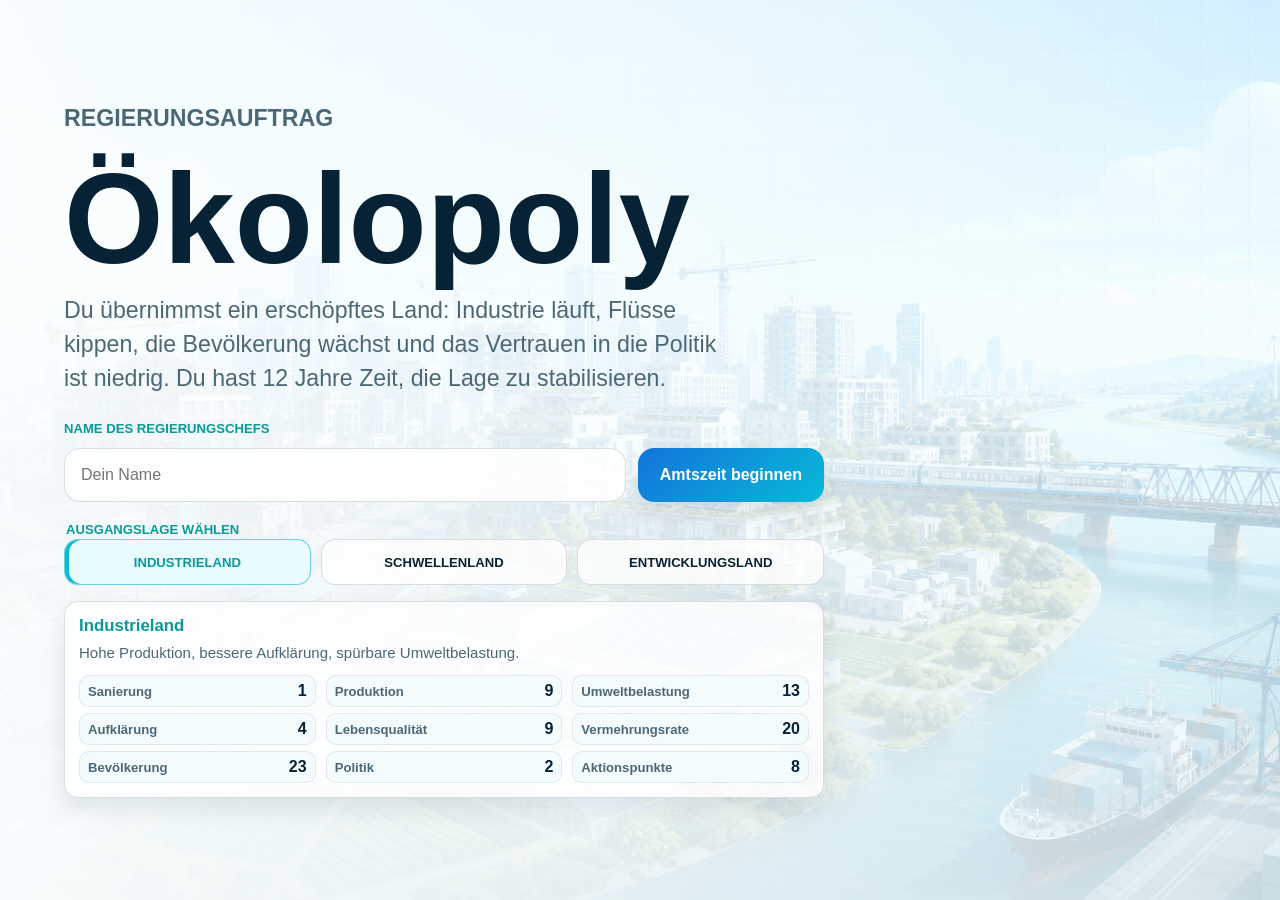
==== index.html @ df3093f4 "render auch auf dem result screen" ====
<!doctype html>
<html lang="de">
  <head>
    <meta charset="utf-8">
    <meta name="viewport" content="width=device-width, initial-scale=1">
    <title>Oekolopoly</title>
    <link rel="stylesheet" href="styles.css?v=codex-modern-reskin-20260531-3">
  </head>
  <body>
    <main id="app" class="app-shell" aria-live="polite"></main>
    <script src="curves.js?v=codex-modern-reskin-20260531-3"></script>
    <script src="app.js?v=codex-modern-reskin-20260531-3"></script>
  </body>
</html>
---- styles.css ----
﻿:root {
  --paper: #f7fcfd;
  --paper-deep: #d9f2f6;
  --ink: #062234;
  --ink-soft: #4c6876;
  --panel: rgba(255, 255, 255, 0.88);
  --panel-strong: #ffffff;
  --line: rgba(6, 34, 52, 0.14);
  --line-strong: rgba(6, 34, 52, 0.28);
  --cyan: #08b9d8;
  --cyan-dark: #079a9b;
  --blue: #1374d9;
  --red: #ff625d;
  --green: #10b7c9;
  --orange: #ffb33e;
  --mint: #25c993;
  --shadow: 0 16px 42px rgba(6, 34, 52, 0.14);
  --soft-shadow: 0 10px 24px rgba(6, 34, 52, 0.1);
  font-family: Inter, "Segoe UI", Roboto, Arial, sans-serif;
}

* {
  box-sizing: border-box;
}

html,
body {
  width: 100%;
  min-height: 100%;
  margin: 0;
  background: #d9f2f6;
  color: var(--ink);
}

button,
input {
  font: inherit;
}

button {
  min-height: 42px;
  border: 1px solid var(--line);
  border-radius: 16px;
  background: rgba(255, 255, 255, 0.88);
  color: var(--ink);
  box-shadow: var(--soft-shadow);
  cursor: pointer;
  font-weight: 800;
}

button:hover:not(:disabled) {
  transform: translateY(-1px);
  box-shadow: 0 14px 28px rgba(6, 34, 52, 0.13);
}

button:active:not(:disabled) {
  transform: translateY(1px);
  box-shadow: 0 8px 18px rgba(6, 34, 52, 0.12);
}

button:disabled {
  opacity: 0.48;
  cursor: not-allowed;
}

.app-shell {
  min-height: 100vh;
}

.kicker {
  margin: 0 0 10px;
  color: var(--cyan-dark);
  font-size: clamp(0.8rem, 1.6vw, 0.95rem);
  font-weight: 900;
  letter-spacing: 0;
  text-transform: uppercase;
}

.intro-screen {
  position: relative;
  min-height: 100vh;
  overflow: hidden;
  display: grid;
  align-items: center;
  isolation: isolate;
  padding: clamp(24px, 5vw, 72px);
  --intro-bg: url("assets/images/start-industrieland.png");
  background:
    linear-gradient(130deg, rgba(8, 185, 216, 0.18), transparent 36%),
    linear-gradient(180deg, #fbfeff 0%, #eaf9fb 52%, #d7eff4 100%);
}

.intro-screen[data-scenario="industrieland"] {
  --intro-bg: url("assets/images/start-industrieland.png");
}

.intro-screen[data-scenario="schwellenland"] {
  --intro-bg: url("assets/images/start-schwellenland.png");
}

.intro-screen[data-scenario="entwicklungsland"] {
  --intro-bg: url("assets/images/start-entwicklungsland.png");
}

.intro-screen::before {
  content: "";
  position: absolute;
  inset: 0;
  z-index: 0;
  pointer-events: none;
  background: var(--intro-bg) center / cover no-repeat;
  opacity: 0.974;
  filter: saturate(0.9) contrast(1.196);
}

.intro-screen::after {
  content: "";
  position: absolute;
  inset: 0;
  z-index: 0;
  pointer-events: none;
  background-image:
    linear-gradient(90deg, rgba(251, 254, 255, 0.94) 0%, rgba(251, 254, 255, 0.78) 42%, rgba(251, 254, 255, 0.42) 100%),
    linear-gradient(180deg, rgba(255, 255, 255, 0.2), rgba(217, 242, 246, 0.72)),
    linear-gradient(rgba(6, 34, 52, 0.045) 1px, transparent 1px),
    linear-gradient(90deg, rgba(6, 34, 52, 0.045) 1px, transparent 1px);
  background-size: auto, auto, 48px 48px, 48px 48px;
}

.intro-shade {
  display: none;
}

.intro-copy {
  position: relative;
  z-index: 1;
  max-width: 760px;
  color: var(--ink);
}

.intro-copy h1,
.result-panel h1 {
  margin: 0 0 18px;
  font-size: clamp(3.8rem, 11vw, 8rem);
  line-height: 0.9;
  letter-spacing: 0;
}

.intro-copy p {
  max-width: 660px;
  margin: 0 0 26px;
  color: var(--ink-soft);
  font-size: clamp(1.05rem, 2.2vw, 1.45rem);
  line-height: 1.45;
}

.name-form {
  display: grid;
  gap: 12px;
  max-width: 760px;
}

.name-form label,
.scenario-picker legend {
  color: var(--cyan-dark);
  font-size: 0.82rem;
  font-weight: 900;
  text-transform: uppercase;
}

.name-row {
  display: grid;
  grid-template-columns: minmax(0, 1fr) auto;
  gap: 12px;
}

.name-row input {
  min-width: 0;
  min-height: 54px;
  border: 1px solid var(--line);
  border-radius: 16px;
  padding: 0 16px;
  background: rgba(255, 255, 255, 0.86);
  color: var(--ink);
  box-shadow: inset 0 1px 0 rgba(255, 255, 255, 0.9);
}

.name-row button,
.intro-screen button {
  min-height: 54px;
  border: 0;
  padding: 0 22px;
  background: linear-gradient(135deg, var(--blue), var(--cyan));
  color: #fff;
}

.scenario-picker {
  display: grid;
  grid-template-columns: repeat(3, minmax(0, 1fr));
  gap: 10px;
  margin: 8px 0 0;
  padding: 0;
  border: 0;
}

.scenario-picker legend {
  grid-column: 1 / -1;
  margin-bottom: 2px;
}

.scenario-option {
  position: relative;
  min-width: 0;
}

.scenario-option input {
  position: absolute;
  opacity: 0;
  pointer-events: none;
}

.scenario-option span {
  display: grid;
  min-height: 46px;
  place-items: center;
  padding: 8px 10px;
  border: 1px solid var(--line);
  border-radius: 14px;
  background: rgba(255, 255, 255, 0.78);
  color: var(--ink);
  text-align: center;
  cursor: pointer;
  font-weight: 800;
}

.scenario-option input:checked + span {
  border-color: rgba(8, 185, 216, 0.58);
  background: #e8fbfd;
  color: var(--cyan-dark);
  box-shadow: inset 4px 0 0 var(--cyan);
}

.scenario-option input:focus-visible + span {
  outline: 3px solid rgba(8, 185, 216, 0.35);
  outline-offset: 3px;
}

.scenario-preview {
  display: grid;
  gap: 8px;
  margin-top: 4px;
  padding: 14px;
  border: 1px solid var(--line);
  border-radius: 14px;
  background: rgba(255, 255, 255, 0.78);
  box-shadow: var(--soft-shadow);
}

.scenario-preview strong {
  color: var(--cyan-dark);
  font-size: 1.05rem;
}

.scenario-preview span {
  color: var(--ink-soft);
  font-size: 0.94rem;
}

.scenario-preview dl {
  display: grid;
  grid-template-columns: repeat(3, minmax(0, 1fr));
  gap: 6px 10px;
  margin: 6px 0 0;
}

.scenario-preview div {
  display: flex;
  align-items: center;
  justify-content: space-between;
  gap: 8px;
  min-width: 0;
  padding: 6px 8px;
  border: 1px solid rgba(6, 34, 52, 0.08);
  border-radius: 10px;
  background: #f3fbfd;
}

.scenario-preview dt {
  min-width: 0;
  overflow: hidden;
  color: var(--ink-soft);
  font-size: 0.82rem;
  font-weight: 800;
  text-overflow: ellipsis;
  white-space: nowrap;
}

.scenario-preview dd {
  margin: 0;
  color: var(--ink);
  font-weight: 900;
}

.game-screen {
  position: relative;
  min-height: 100vh;
  display: grid;
  grid-template-rows: auto minmax(0, 1fr);
  background:
    linear-gradient(130deg, rgba(8, 185, 216, 0.16), transparent 36%),
    linear-gradient(180deg, #fbfeff 0%, #eaf9fb 52%, #d7eff4 100%);
  color: var(--ink);
}

.topline {
  display: flex;
  align-items: center;
  justify-content: space-between;
  gap: 18px;
  min-height: 138px;
  padding: 20px clamp(18px, 2.8vw, 38px) 16px;
  border-bottom: 1px solid var(--line);
  background: rgba(255, 255, 255, 0.74);
  box-shadow: 0 10px 26px rgba(6, 34, 52, 0.08);
  backdrop-filter: blur(16px);
}

.top-title {
  min-width: 0;
}

.system-name {
  margin: 0 0 8px;
  color: var(--ink-soft);
  font-size: 0.92rem;
  font-weight: 900;
  text-transform: uppercase;
}

.topline h2 {
  margin: 0;
  font-size: clamp(1.8rem, 3.3vw, 2.35rem);
  line-height: 1.06;
  letter-spacing: 0;
}

.top-hint {
  margin: 10px 0 0;
  color: var(--ink-soft);
  font-size: clamp(1rem, 1.65vw, 1.22rem);
  line-height: 1.25;
}

.top-actions,
.round-actions {
  display: flex;
  align-items: center;
  gap: 10px;
}

.top-actions {
  justify-content: end;
  flex: 0 0 auto;
  flex-wrap: nowrap;
}

.top-ap-compact,
.icon-button {
  min-height: 72px;
  border: 1px solid var(--line);
  border-radius: 18px;
  background: rgba(255, 255, 255, 0.9);
}

.top-ap-compact {
  display: grid;
  grid-template-columns: auto 56px;
  gap: 14px;
  align-items: center;
  min-width: 220px;
  padding: 9px 14px 9px 18px;
  box-shadow: var(--soft-shadow);
}

.top-ap-compact span {
  color: var(--red);
  font-size: 0.86rem;
  font-weight: 900;
  line-height: 1;
  text-transform: uppercase;
}

.top-ap-compact output {
  display: grid;
  width: 56px;
  height: 56px;
  place-items: center;
  border-radius: 16px;
  background: #e8f9fc;
  color: var(--red);
  font-size: 2rem;
  font-weight: 900;
  line-height: 1;
}

.icon-button {
  display: grid;
  min-width: 106px;
  padding: 8px 12px;
  place-items: center;
  color: var(--ink);
  line-height: 1;
}

.icon-button span {
  display: block;
  color: inherit;
  font-size: 1.6rem;
  line-height: 1;
}

.icon-button small {
  display: block;
  margin-top: 5px;
  font-size: 0.86rem;
  font-weight: 900;
}

.icon-button.quiet {
  background: rgba(255, 255, 255, 0.86);
}

.top-actions .icon-button:not(.quiet),
.play-button,
.fast-forward-button {
  border: 0;
  background: linear-gradient(135deg, var(--blue), var(--cyan));
  color: #fff;
}

.play-button:disabled,
.fast-forward-button:disabled {
  border: 1px solid var(--line);
  background: rgba(255, 255, 255, 0.78);
  color: #6c7f88;
}

.playfield {
  min-height: 0;
  display: grid;
  place-items: center;
  padding: clamp(14px, 2vw, 28px);
}

.retro-board {
  position: relative;
  width: min(100%, 1320px, calc((100vh - 186px) * 1.777));
  aspect-ratio: 16 / 9;
  overflow: hidden;
  border: 1px solid var(--line-strong);
  border-radius: 14px;
  background:
    linear-gradient(120deg, rgba(255, 255, 255, 0.92), rgba(233, 250, 253, 0.86)),
    linear-gradient(90deg, rgba(8, 185, 216, 0.08), rgba(18, 102, 214, 0.05));
  box-shadow: var(--shadow);
}

.retro-board::before {
  content: "";
  position: absolute;
  inset: 0;
  pointer-events: none;
  background-image:
    linear-gradient(rgba(6, 34, 52, 0.055) 1px, transparent 1px),
    linear-gradient(90deg, rgba(6, 34, 52, 0.055) 1px, transparent 1px);
  background-size: 50px 50px;
}

.retro-board > * {
  position: relative;
  z-index: 1;
}

.control-board,
.effects-board {
  min-height: 480px;
}

.board-logo {
  position: absolute;
  left: 50%;
  top: 49%;
  display: none;
  width: min(22vw, 265px);
  height: min(22vw, 265px);
  place-items: center;
  border: 1px solid rgba(8, 185, 216, 0.24);
  border-radius: 50%;
  background: rgba(255, 255, 255, 0.46);
  color: rgba(7, 154, 155, 0.86);
  font-size: clamp(2rem, 4vw, 3.1rem);
  font-weight: 900;
  line-height: 1;
  transform: translate(-50%, -50%);
  pointer-events: none;
}

.station {
  position: absolute;
  display: grid;
  grid-template-columns: 38px minmax(0, 1fr);
  grid-template-rows: minmax(0, 1fr) auto;
  column-gap: 12px;
  align-items: end;
}

.station h3 {
  grid-column: 2;
  min-width: 0;
  margin: 8px 0 0;
  padding: 9px 10px;
  overflow: hidden;
  border: 1px solid var(--line);
  border-radius: 12px;
  background: rgba(255, 255, 255, 0.84);
  box-shadow: 0 8px 16px rgba(6, 34, 52, 0.08);
  font-size: clamp(0.82rem, 1.45vw, 1.15rem);
  line-height: 1;
  text-align: center;
  text-overflow: ellipsis;
  white-space: nowrap;
}

.station-home h3,
.station-park h3,
.station-dump h3 {
  font-size: clamp(0.75rem, 1.28vw, 1rem);
}

.meter,
.mini-meter {
  position: relative;
  grid-row: 1 / span 2;
  align-self: stretch;
  width: 38px;
  min-height: 112px;
  overflow: hidden;
  border: 1px solid var(--line-strong);
  border-radius: 999px;
  background:
    linear-gradient(to bottom, transparent 0 19%, rgba(6, 34, 52, 0.16) 19% 20%, transparent 20% 39%, rgba(6, 34, 52, 0.16) 39% 40%, transparent 40% 59%, rgba(6, 34, 52, 0.16) 59% 60%, transparent 60% 79%, rgba(6, 34, 52, 0.16) 79% 80%, transparent 80%),
    #eefafd;
}

.meter-fill {
  position: absolute;
  left: 5px;
  right: 5px;
  bottom: 5px;
  min-height: 6px;
  border-radius: 999px;
  background: linear-gradient(0deg, var(--cyan-dark), var(--cyan));
}

.meter-red .meter-fill {
  background: linear-gradient(0deg, var(--red), #ff8f85);
}

.meter-green .meter-fill {
  background: linear-gradient(0deg, var(--cyan-dark), var(--cyan));
}

.meter-orange .meter-fill {
  background: linear-gradient(0deg, var(--orange), #ffd15c);
}

.meter-value {
  position: absolute;
  left: 50%;
  bottom: 5px;
  min-width: 42px;
  padding: 2px 6px;
  border-radius: 9px;
  background: #fff;
  color: var(--ink);
  font-size: 0.86rem;
  font-weight: 900;
  text-align: center;
  transform: translateX(-50%);
  box-shadow: 0 5px 12px rgba(6, 34, 52, 0.12);
}

.station-art {
  position: relative;
  display: grid;
  width: 100%;
  min-height: 100%;
  place-items: center;
  overflow: hidden;
  border: 1px solid var(--line);
  border-radius: 12px;
  background: rgba(255, 255, 255, 0.9);
  color: var(--ink);
  box-shadow: 0 12px 24px rgba(6, 34, 52, 0.12);
}

.station-art-button {
  padding: 0;
  min-height: 100%;
  text-transform: none;
}

.station-art-button:hover:not(:disabled) {
  transform: translateY(-1px);
}

.station-art-button:active:not(:disabled) {
  transform: translateY(1px);
}

.metric-icon {
  width: min(44%, 82px);
  height: min(54%, 82px);
  fill: none;
  stroke: currentColor;
  stroke-width: 4;
  stroke-linecap: round;
  stroke-linejoin: round;
}

.station-fields .station-art,
.station-school .station-art,
.station-factory .station-art,
.station-park .station-art {
  color: var(--cyan-dark);
}

.station-dump .station-art,
.station-home .station-art {
  color: #d88a00;
}

.station-parliament .station-art {
  color: var(--ink);
}

.station-art img,
.station-art span {
  display: none;
}

.station-art.is-plot-visible {
  background: #fff;
  color: var(--ink);
}

.station-plot {
  position: absolute;
  inset: 0;
  width: 100%;
  height: 100%;
  display: block;
  background: #fff;
}

.plot-panel {
  fill: #fff;
  stroke: none;
}

.plot-step,
.plot-value-line {
  vector-effect: non-scaling-stroke;
  stroke: rgba(6, 34, 52, 0.12);
  stroke-width: 1;
}

.plot-step.is-year {
  stroke: rgba(6, 34, 52, 0.2);
}

.plot-step.is-half {
  stroke-dasharray: 2 3;
}

.plot-axis {
  vector-effect: non-scaling-stroke;
  stroke: rgba(6, 34, 52, 0.35);
  stroke-width: 2;
}

.plot-line {
  fill: none;
  vector-effect: non-scaling-stroke;
  stroke-width: 4;
  stroke-linecap: round;
  stroke-linejoin: round;
}

.plot-point {
  vector-effect: non-scaling-stroke;
  stroke: #fff;
  stroke-width: 1.5;
}

.plot-red {
  stroke: var(--red);
  fill: var(--red);
}

.plot-green {
  stroke: var(--cyan);
  fill: var(--cyan);
}

.plot-orange {
  stroke: var(--orange);
  fill: var(--orange);
}

.plot-year {
  fill: var(--ink-soft);
  font-size: 11px;
  font-weight: 800;
  text-anchor: middle;
}

.plot-value-label {
  fill: var(--ink);
  font-size: 16px;
  font-weight: 900;
}

.station-controls {
  position: absolute;
   top: -30px;
   left: -5px;
  bottom: -40px;
  z-index: 5;
  display: flex;
  flex-direction: column;
  justify-content: space-between;
  pointer-events: none;
}

.station-controls button {
  display: grid;
  width: 46px;
  min-height: 46px;
  place-items: center;
  border: 0;
  border-radius: 50%;
  background: linear-gradient(135deg, var(--blue), var(--cyan));
  color: #fff;
  box-shadow: 0 10px 20px rgba(8, 185, 216, 0.28);
  font-size: 1.38rem;
  font-weight: 900;
  pointer-events: auto;
}

.planned {
  position: absolute;
  left: -3px;
  bottom: 84px;
  z-index: 7;
  display: grid;
  min-width: 42px;
  min-height: 30px;
  place-items: center;
  border-radius: 999px;
  background: #fff;
  color: var(--blue);
  font-weight: 900;
  box-shadow: 0 8px 16px rgba(6, 34, 52, 0.12);
}

.effect-diagram {
  position: absolute;
  inset: 0;
  width: 100%;
  height: 100%;
  overflow: visible;
}

.effect-diagram .effect-line {
  fill: none;
  stroke: rgba(6, 34, 52, 0.2);
  stroke-width: 7;
  stroke-linecap: round;
  stroke-linejoin: round;
  marker-end: url("#arrow-head");
  opacity: 0.88;
  vector-effect: non-scaling-stroke;
}

.effect-diagram marker path {
  fill: #88a4ae;
  stroke: none;
  marker-end: none;
}

.effect-diagram .effect-line.active {
  opacity: 1;
}

.effect-diagram .effect-flow {
  fill: none;
  stroke-linecap: round;
  stroke-linejoin: round;
  pointer-events: none;
  vector-effect: non-scaling-stroke;
  animation: effect-flow 1520ms linear infinite;
}

.effect-diagram .effect-flow-positive {
  stroke: var(--mint);
  stroke-width: 9;
  stroke-dasharray: 34 30;
}

.effect-diagram .effect-flow-negative {
  stroke: var(--red);
  stroke-width: 9;
  stroke-dasharray: 34 30;
}

.effect-diagram .effect-flow-white {
  stroke: rgba(255, 255, 255, 0.86);
  stroke-width: 4;
  stroke-dasharray: 12 52;
  stroke-dashoffset: -10;
}

@keyframes effect-flow {
  to {
    stroke-dashoffset: -128;
  }
}

.effect-node {
  pointer-events: none;
}

.effect-meter-shell {
  fill: #eefafd;
  stroke: var(--line-strong);
  stroke-width: 2;
  filter: drop-shadow(0 8px 12px rgba(6, 34, 52, 0.14));
}

.effect-meter-tick {
  stroke: rgba(6, 34, 52, 0.16);
  stroke-width: 2;
}

.effect-meter-fill {
  stroke: rgba(255, 255, 255, 0.7);
  stroke-width: 2;
}

.effect-meter-fill.is-changing {
  stroke-width: 4;
  filter: drop-shadow(0 0 6px rgba(8, 185, 216, 0.45));
}

.effect-meter-fill.is-rising {
  stroke: var(--mint);
}

.effect-meter-fill.is-falling {
  stroke: var(--red);
}

.fill-red {
  fill: var(--red);
}

.fill-green {
  fill: var(--cyan);
}

.fill-orange {
  fill: var(--orange);
}

.effect-label-box {
  fill: rgba(255, 255, 255, 0.92);
  stroke: var(--line);
  stroke-width: 2;
  filter: drop-shadow(0 10px 18px rgba(6, 34, 52, 0.12));
}

.effect-label-text {
  fill: var(--ink);
  font-size: 27px;
  font-weight: 900;
  letter-spacing: 0;
}

.effect-value-text {
  fill: var(--ink-soft);
  font-size: 22px;
  font-weight: 900;
}

.effect-node.node-umweltbelastung .effect-label-text {
  font-size: 24px;
}

.effect-node.node-lebensqualitaet .effect-label-text,
.effect-node.node-vermehrungsrate .effect-label-text {
  font-size: 25px;
}

.effect-node.node-vermehrungsrate .effect-label-text {
  font-size: 23px;
}

.bottom-console {
  display: grid;
  grid-template-columns: 210px 320px minmax(260px, 1fr) auto;
  gap: 12px;
  align-items: center;
  min-height: 108px;
  padding: 12px clamp(12px, 2vw, 22px);
  border-top: 1px solid var(--line);
  background: rgba(255, 255, 255, 0.78);
}

.ap-display h3 {
  margin: 0 0 8px;
  color: var(--red);
  font-size: clamp(1.1rem, 2.2vw, 1.7rem);
  line-height: 1;
}

.ap-display output {
  display: inline-grid;
  min-width: 74px;
  min-height: 54px;
  place-items: center;
  border-radius: 16px;
  background: #e8f9fc;
  color: var(--red);
  font-size: clamp(1.6rem, 4vw, 2.8rem);
  font-weight: 900;
}

.allocation-list {
  display: grid;
  grid-template-columns: repeat(2, minmax(0, 1fr));
  gap: 5px 16px;
}

.allocation-list div {
  display: flex;
  justify-content: space-between;
  gap: 10px;
  min-width: 0;
  font-size: clamp(0.82rem, 1.6vw, 1.2rem);
  white-space: nowrap;
}

.allocation-list span {
  min-width: 0;
  overflow: hidden;
  text-overflow: ellipsis;
}

.allocation-list strong {
  color: var(--blue);
  font-size: 1.25em;
}

.console-message {
  min-width: 0;
  color: var(--ink-soft);
  font-size: clamp(1rem, 1.7vw, 1.35rem);
  line-height: 1.15;
}

.console-message p {
  display: flex;
  align-items: center;
  gap: 12px;
  min-height: 42px;
  margin: 0;
  overflow: visible;
  white-space: normal;
}

.delta-badge {
  display: inline-block;
  font-size: 1.8em;
  font-weight: 900;
}

.delta-badge.positive {
  color: var(--mint);
}

.delta-badge.negative {
  color: var(--red);
}

.round-actions {
  justify-content: end;
  flex-wrap: wrap;
}

.round-actions button {
  width: 132px;
  padding: 7px 8px;
  line-height: 1.05;
}

.result-screen {
  position: relative;
  min-height: 100vh;
  display: grid;
  place-items: center;
  overflow: hidden;
  isolation: isolate;
  padding: clamp(18px, 5vw, 62px);
  --result-bg: url("assets/images/success-industrieland.png");
  background:
    linear-gradient(130deg, rgba(8, 185, 216, 0.14), transparent 40%),
    linear-gradient(180deg, #fbfeff 0%, #eaf9fb 52%, #d7eff4 100%);
}

.result-screen[data-outcome="success"][data-scenario="industrieland"] {
  --result-bg: url("assets/images/success-industrieland.png");
}

.result-screen[data-outcome="success"][data-scenario="schwellenland"] {
  --result-bg: url("assets/images/success-schwellenland.png");
}

.result-screen[data-outcome="success"][data-scenario="entwicklungsland"] {
  --result-bg: url("assets/images/success-entwicklungsland.png");
}

.result-screen[data-outcome="fail"][data-scenario="industrieland"] {
  --result-bg: url("assets/images/start-schwellenland.png");
}

.result-screen[data-outcome="fail"][data-scenario="schwellenland"],
.result-screen[data-outcome="fail"][data-scenario="entwicklungsland"] {
  --result-bg: url("assets/images/start-entwicklungsland.png");
}

.result-screen::before {
  content: "";
  position: absolute;
  inset: 0;
  z-index: 0;
  pointer-events: none;
  background: var(--result-bg) center / cover no-repeat;
  opacity: 0.95;
  filter: saturate(0.92) contrast(1.12);
}

.result-screen::after {
  content: "";
  position: absolute;
  inset: 0;
  z-index: 0;
  pointer-events: none;
  background-image:
    linear-gradient(90deg, rgba(251, 254, 255, 0.82) 0%, rgba(251, 254, 255, 0.66) 45%, rgba(251, 254, 255, 0.48) 100%),
    linear-gradient(180deg, rgba(255, 255, 255, 0.18), rgba(217, 242, 246, 0.68)),
    linear-gradient(rgba(6, 34, 52, 0.04) 1px, transparent 1px),
    linear-gradient(90deg, rgba(6, 34, 52, 0.04) 1px, transparent 1px);
  background-size: auto, auto, 50px 50px, 50px 50px;
}

.result-panel {
  position: relative;
  z-index: 1;
  width: min(980px, 100%);
  padding: clamp(20px, 4vw, 34px);
  border: 1px solid var(--line-strong);
  border-radius: 18px;
  background: rgba(255, 255, 255, 0.9);
  box-shadow: 0 22px 56px rgba(6, 34, 52, 0.2);
  backdrop-filter: blur(16px);
}

.result-panel-top {
  display: flex;
  align-items: start;
  justify-content: space-between;
  gap: 16px;
  margin: 0 0 8px;
}

.result-panel-top .kicker {
  color: var(--cyan-dark);
  font-weight: 900;
}

.result-restart-top {
  flex: 0 0 auto;
  min-height: 36px;
  padding: 7px 12px;
  border: 0;
  border-radius: 999px;
  background: #e2f7fb;
  color: var(--cyan-dark);
  font-size: 0.86rem;
  line-height: 1.05;
}

.result-panel h1 {
  color: var(--red);
  font-size: clamp(2.4rem, 7vw, 5rem);
}

.result-panel p {
  margin: 0 0 22px;
  max-width: 780px;
  color: var(--ink-soft);
  font-size: clamp(1rem, 2vw, 1.25rem);
  line-height: 1.45;
}

.result-grid {
  display: grid;
  grid-template-columns: repeat(4, minmax(0, 1fr));
  gap: 10px;
  margin: 0 0 22px;
}

.result-grid div {
  padding: 10px;
  border: 1px solid var(--line);
  border-radius: 10px;
  background: #f3fbfd;
}

.result-grid dt {
  min-height: 2.2em;
  color: var(--ink-soft);
  font-size: 0.75rem;
  font-weight: 900;
  text-transform: uppercase;
}

.result-grid dd {
  margin: 4px 0 0;
  color: var(--ink);
  font-size: 1.7rem;
  font-weight: 900;
}

.result-plots {
  display: grid;
  grid-template-columns: repeat(2, minmax(0, 1fr));
  gap: 12px;
  margin: 0 0 22px;
}

.result-plot-card {
  min-width: 0;
}

.result-plot-card h2 {
  margin: 0;
  padding: 6px 8px;
  border: 1px solid var(--line);
  border-bottom: 0;
  border-radius: 10px 10px 0 0;
  background: #e2f7fb;
  font-size: clamp(0.82rem, 1.7vw, 1rem);
  line-height: 1.1;
  text-align: center;
  text-transform: uppercase;
}

.result-plot-frame {
  position: relative;
  aspect-ratio: 280 / 144;
  overflow: hidden;
  border: 1px solid var(--line);
  border-radius: 0 0 10px 10px;
  background: #fff;
}

.result-panel > button:last-child {
  width: 100%;
  min-height: 52px;
  border: 0;
  background: linear-gradient(135deg, var(--blue), var(--cyan));
  color: #fff;
}

@media (max-width: 1100px) {
  .topline {
    align-items: flex-start;
    flex-wrap: wrap;
  }

  .top-actions {
    justify-content: start;
    flex-wrap: wrap;
  }

  .retro-board {
    width: 100%;
    min-height: 540px;
    aspect-ratio: auto;
  }

  .station {
    grid-template-columns: 32px minmax(0, 1fr);
  }

  .station h3 {
    font-size: 0.82rem;
  }

  .meter,
  .mini-meter {
    width: 32px;
  }
}

@media (max-width: 720px) {
  .intro-screen {
    align-items: end;
    padding: 22px;
  }

  .name-row,
  .scenario-picker,
  .scenario-preview dl {
    grid-template-columns: 1fr;
  }

  .topline {
    display: grid;
    min-height: 0;
  }

  .top-actions {
    justify-content: start;
  }

  .top-ap-compact {
    width: min(100%, 220px);
  }

  .retro-board {
    min-height: 620px;
  }

  .station {
    transform: scale(0.9);
    transform-origin: top left;
  }

  .result-grid {
    grid-template-columns: repeat(2, minmax(0, 1fr));
  }

  .result-plots {
    grid-template-columns: 1fr;
  }
}
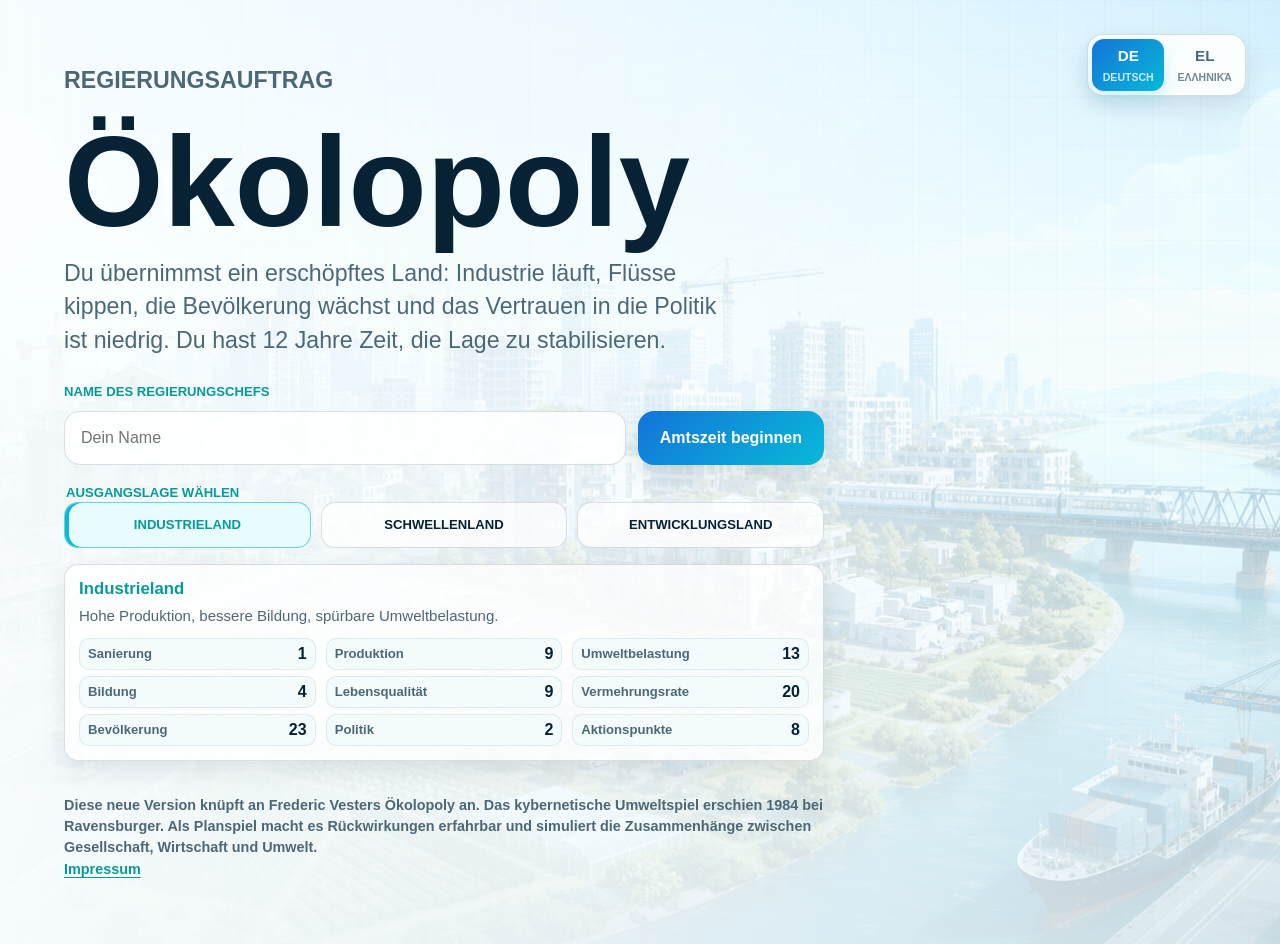
==== commit e0e3d69e: "stellwerk passt jetzt auf den screen" ====
--- a/index.html
+++ b/index.html
@@ -4,11 +4,11 @@
     <meta charset="utf-8">
     <meta name="viewport" content="width=device-width, initial-scale=1">
     <title>Oekolopoly</title>
-    <link rel="stylesheet" href="styles.css?v=codex-modern-reskin-20260531-3">
+    <link rel="stylesheet" href="styles.css?v=codex-stellwerk-compact-rows-20260605">
   </head>
   <body>
     <main id="app" class="app-shell" aria-live="polite"></main>
     <script src="curves.js?v=codex-modern-reskin-20260531-3"></script>
-    <script src="app.js?v=codex-modern-reskin-20260531-3"></script>
+    <script src="app.js?v=codex-stellwerk-row-gap-20260605"></script>
   </body>
 </html>
--- a/styles.css
+++ b/styles.css
@@ -81,25 +81,26 @@
   min-height: 100vh;
   overflow: hidden;
   display: grid;
-  align-items: center;
+  grid-template-rows: minmax(0, 1fr) auto;
+  align-items: stretch;
   isolation: isolate;
   padding: clamp(24px, 5vw, 72px);
-  --intro-bg: url("assets/images/start-industrieland.png");
+  --intro-bg: url("assets/images/start-industrieland.jpg");
   background:
     linear-gradient(130deg, rgba(8, 185, 216, 0.18), transparent 36%),
     linear-gradient(180deg, #fbfeff 0%, #eaf9fb 52%, #d7eff4 100%);
 }
 
 .intro-screen[data-scenario="industrieland"] {
-  --intro-bg: url("assets/images/start-industrieland.png");
+  --intro-bg: url("assets/images/start-industrieland.jpg");
 }
 
 .intro-screen[data-scenario="schwellenland"] {
-  --intro-bg: url("assets/images/start-schwellenland.png");
+  --intro-bg: url("assets/images/start-schwellenland.jpg");
 }
 
 .intro-screen[data-scenario="entwicklungsland"] {
-  --intro-bg: url("assets/images/start-entwicklungsland.png");
+  --intro-bg: url("assets/images/start-entwicklungsland.jpg");
 }
 
 .intro-screen::before {
@@ -134,6 +135,7 @@
 .intro-copy {
   position: relative;
   z-index: 1;
+  align-self: center;
   max-width: 760px;
   color: var(--ink);
 }
@@ -192,6 +194,86 @@
   padding: 0 22px;
   background: linear-gradient(135deg, var(--blue), var(--cyan));
   color: #fff;
+}
+
+.language-switcher {
+  display: inline-grid;
+  grid-template-columns: repeat(2, minmax(0, 1fr));
+  gap: 4px;
+  min-inline-size: 0;
+  margin: 0;
+  padding: 4px;
+  border: 1px solid var(--line);
+  border-radius: 16px;
+  background: rgba(255, 255, 255, 0.88);
+  box-shadow: var(--soft-shadow);
+}
+
+.language-switcher-intro {
+  position: absolute;
+  z-index: 2;
+  top: clamp(18px, 3vw, 34px);
+  right: clamp(18px, 3vw, 34px);
+}
+
+.language-switcher legend {
+  position: absolute;
+  width: 1px;
+  height: 1px;
+  overflow: hidden;
+  clip: rect(0 0 0 0);
+  white-space: nowrap;
+}
+
+.language-switcher label {
+  position: relative;
+  min-width: 0;
+}
+
+.language-switcher input {
+  position: absolute;
+  opacity: 0;
+  pointer-events: none;
+}
+
+.language-switcher span {
+  display: grid;
+  min-width: 64px;
+  min-height: 52px;
+  place-items: center;
+  padding: 6px 9px;
+  border-radius: 12px;
+  color: var(--ink-soft);
+  cursor: pointer;
+  line-height: 1;
+  text-align: center;
+}
+
+.language-switcher strong {
+  color: inherit;
+  font-size: 0.95rem;
+  font-weight: 900;
+}
+
+.language-switcher small {
+  display: block;
+  margin-top: 4px;
+  color: currentColor;
+  font-size: 0.66rem;
+  font-weight: 900;
+  opacity: 0.78;
+  text-transform: uppercase;
+}
+
+.language-switcher input:checked + span {
+  background: linear-gradient(135deg, var(--blue), var(--cyan));
+  color: #fff;
+  box-shadow: 0 8px 18px rgba(8, 185, 216, 0.18);
+}
+
+.language-switcher input:focus-visible + span {
+  outline: 3px solid rgba(8, 185, 216, 0.35);
+  outline-offset: 3px;
 }
 
 .scenario-picker {
@@ -299,6 +381,107 @@
   margin: 0;
   color: var(--ink);
   font-weight: 900;
+}
+
+.intro-attribution {
+  position: relative;
+  z-index: 1;
+  max-width: 760px;
+  margin: clamp(18px, 3vw, 34px) 0 0;
+  color: var(--ink-soft);
+  font-size: 0.9rem;
+  font-weight: 700;
+  line-height: 1.45;
+}
+
+.intro-attribution a {
+  display: block;
+  width: fit-content;
+  margin-top: 2px;
+  color: var(--cyan-dark);
+  font-weight: 900;
+  text-decoration: underline;
+  text-underline-offset: 3px;
+}
+
+.imprint-screen {
+  position: relative;
+  min-height: 100vh;
+  display: grid;
+  align-content: center;
+  overflow: hidden;
+  padding: clamp(28px, 6vw, 86px);
+  background:
+    linear-gradient(130deg, rgba(8, 185, 216, 0.18), transparent 36%),
+    linear-gradient(180deg, #fbfeff 0%, #eaf9fb 52%, #d7eff4 100%);
+}
+
+.imprint-screen::before,
+.imprint-screen::after {
+  content: "";
+  position: absolute;
+  inset: 0;
+  pointer-events: none;
+}
+
+.imprint-screen::before {
+  background: url("assets/images/start-industrieland.jpg") center / cover no-repeat;
+  opacity: 0.42;
+  filter: saturate(0.86) contrast(1.08);
+}
+
+.imprint-screen::after {
+  background-image:
+    linear-gradient(90deg, rgba(251, 254, 255, 0.94) 0%, rgba(251, 254, 255, 0.72) 48%, rgba(251, 254, 255, 0.48) 100%),
+    linear-gradient(rgba(6, 34, 52, 0.045) 1px, transparent 1px),
+    linear-gradient(90deg, rgba(6, 34, 52, 0.045) 1px, transparent 1px);
+  background-size: auto, 48px 48px, 48px 48px;
+}
+
+.imprint-content {
+  position: relative;
+  z-index: 1;
+  max-width: 720px;
+  color: var(--ink);
+}
+
+.imprint-content h1 {
+  margin: 0 0 22px;
+  font-size: clamp(3rem, 9vw, 6.8rem);
+  line-height: 0.92;
+  letter-spacing: 0;
+}
+
+.imprint-content p,
+.imprint-content address {
+  max-width: 620px;
+  margin: 0 0 24px;
+  color: var(--ink-soft);
+  font-size: clamp(1.05rem, 2.2vw, 1.35rem);
+  line-height: 1.55;
+}
+
+.imprint-content address {
+  font-style: normal;
+}
+
+.imprint-content strong {
+  color: var(--ink);
+  font-size: 1.08em;
+}
+
+.imprint-back {
+  display: inline-flex;
+  min-height: 52px;
+  align-items: center;
+  justify-content: center;
+  padding: 0 20px;
+  border-radius: 14px;
+  background: linear-gradient(135deg, var(--blue), var(--cyan));
+  color: #fff;
+  font-weight: 900;
+  text-decoration: none;
+  box-shadow: var(--soft-shadow);
 }
 
 .game-screen {
@@ -454,7 +637,7 @@
 
 .retro-board {
   position: relative;
-  width: min(100%, 1320px, calc((100vh - 186px) * 1.777));
+  width: min(100%, 1480px);
   aspect-ratio: 16 / 9;
   overflow: hidden;
   border: 1px solid var(--line-strong);
@@ -484,6 +667,25 @@
 .control-board,
 .effects-board {
   min-height: 480px;
+}
+
+.control-board {
+  display: grid;
+  grid-template-columns: repeat(4, minmax(0, 1fr));
+  gap: clamp(76px, 7vh, 88px) clamp(28px, 3vw, 48px);
+  align-content: start;
+  padding: clamp(22px, 2.4vw, 34px);
+  aspect-ratio: auto;
+  min-height: 0;
+  overflow: visible;
+}
+
+.control-board .station {
+  position: relative;
+  left: auto !important;
+  top: auto !important;
+  width: auto !important;
+  height: clamp(190px, 20vh, 215px) !important;
 }
 
 .board-logo {
@@ -581,7 +783,7 @@
   min-width: 42px;
   padding: 2px 6px;
   border-radius: 9px;
-  background: #fff;
+  background: rgba(255, 255, 255, 0.75);
   color: var(--ink);
   font-size: 0.86rem;
   font-weight: 900;
@@ -619,13 +821,37 @@
 }
 
 .metric-icon {
-  width: min(44%, 82px);
-  height: min(54%, 82px);
+  width: min(56%, 104px);
+  height: min(64%, 104px);
   fill: none;
   stroke: currentColor;
   stroke-width: 4;
   stroke-linecap: round;
   stroke-linejoin: round;
+}
+
+.station-dump .metric-icon,
+.station-home .metric-icon {
+  width: min(45%, 83px);
+  height: min(51%, 83px);
+  stroke-width: 4.5;
+}
+
+.station-home .metric-icon {
+  width: min(47.25%, 87px);
+  height: min(53.55%, 87px);
+}
+
+.station-factory .metric-icon {
+  width: min(64%, 120px);
+  height: min(74%, 120px);
+  stroke-width: 3.48;
+}
+
+.station-school .metric-icon {
+  width: min(59%, 109px);
+  height: min(67%, 109px);
+  stroke-width: 3.81;
 }
 
 .station-fields .station-art,
@@ -1019,45 +1245,36 @@
   min-height: 100vh;
   display: grid;
   place-items: center;
-  overflow: hidden;
   isolation: isolate;
   padding: clamp(18px, 5vw, 62px);
-  --result-bg: url("assets/images/success-industrieland.png");
+  --result-bg: url("assets/images/success-industrieland.jpg");
   background:
     linear-gradient(130deg, rgba(8, 185, 216, 0.14), transparent 40%),
     linear-gradient(180deg, #fbfeff 0%, #eaf9fb 52%, #d7eff4 100%);
 }
 
 .result-screen[data-outcome="success"][data-scenario="industrieland"] {
-  --result-bg: url("assets/images/success-industrieland.png");
+  --result-bg: url("assets/images/success-industrieland.jpg");
 }
 
 .result-screen[data-outcome="success"][data-scenario="schwellenland"] {
-  --result-bg: url("assets/images/success-schwellenland.png");
+  --result-bg: url("assets/images/success-schwellenland.jpg");
 }
 
 .result-screen[data-outcome="success"][data-scenario="entwicklungsland"] {
-  --result-bg: url("assets/images/success-entwicklungsland.png");
+  --result-bg: url("assets/images/success-entwicklungsland.jpg");
 }
 
 .result-screen[data-outcome="fail"][data-scenario="industrieland"] {
-  --result-bg: url("assets/images/start-schwellenland.png");
-}
-
-.result-screen[data-outcome="fail"][data-scenario="schwellenland"],
+  --result-bg: url("assets/images/fail-industrieland.jpg");
+}
+
+.result-screen[data-outcome="fail"][data-scenario="schwellenland"] {
+  --result-bg: url("assets/images/fail-schwellenland.jpg");
+}
+
 .result-screen[data-outcome="fail"][data-scenario="entwicklungsland"] {
-  --result-bg: url("assets/images/start-entwicklungsland.png");
-}
-
-.result-screen::before {
-  content: "";
-  position: absolute;
-  inset: 0;
-  z-index: 0;
-  pointer-events: none;
-  background: var(--result-bg) center / cover no-repeat;
-  opacity: 0.95;
-  filter: saturate(0.92) contrast(1.12);
+  --result-bg: url("assets/images/fail-entwicklungsland.jpg");
 }
 
 .result-screen::after {
@@ -1077,12 +1294,31 @@
 .result-panel {
   position: relative;
   z-index: 1;
+  display: grid;
+  gap: 10px;
   width: min(980px, 100%);
-  padding: clamp(20px, 4vw, 34px);
+}
+
+.result-summary-panel,
+.result-diagram-panel {
   border: 1px solid var(--line-strong);
   border-radius: 18px;
-  background: rgba(255, 255, 255, 0.9);
-  box-shadow: 0 22px 56px rgba(6, 34, 52, 0.2);
+  box-shadow: 0 22px 56px rgba(6, 34, 52, 0.18);
+  overflow: hidden;
+}
+
+.result-summary-panel {
+  padding: clamp(20px, 4vw, 34px);
+  background:
+    linear-gradient(90deg, rgba(255, 255, 255, 0.88) 0%, rgba(255, 255, 255, 0.72) 50%, rgba(255, 255, 255, 0.38) 100%),
+    linear-gradient(180deg, rgba(255, 255, 255, 0.2), rgba(227, 248, 251, 0.2)),
+    var(--result-bg) center / cover no-repeat;
+  backdrop-filter: blur(8px);
+}
+
+.result-diagram-panel {
+  padding: clamp(18px, 3vw, 34px);
+  background: rgba(255, 255, 255, 0.94);
   backdrop-filter: blur(16px);
 }
 
@@ -1116,6 +1352,19 @@
   font-size: clamp(2.4rem, 7vw, 5rem);
 }
 
+.result-panel[data-result-tone="stable"] h1 {
+  color: var(--cyan-dark);
+}
+
+.result-panel[data-result-tone="shaky"] h1,
+.result-panel[data-result-tone="weak"] h1 {
+  color: var(--ink);
+}
+
+.result-panel[data-result-tone="fail"] h1 {
+  color: var(--red);
+}
+
 .result-panel p {
   margin: 0 0 22px;
   max-width: 780px;
@@ -1135,7 +1384,8 @@
   padding: 10px;
   border: 1px solid var(--line);
   border-radius: 10px;
-  background: #f3fbfd;
+  background: rgba(243, 251, 253, 0.68);
+  backdrop-filter: blur(6px);
 }
 
 .result-grid dt {
@@ -1186,7 +1436,7 @@
   background: #fff;
 }
 
-.result-panel > button:last-child {
+.result-diagram-panel > button:last-child {
   width: 100%;
   min-height: 52px;
   border: 0;
@@ -1231,6 +1481,11 @@
     padding: 22px;
   }
 
+  .language-switcher-intro {
+    top: 16px;
+    right: 16px;
+  }
+
   .name-row,
   .scenario-picker,
   .scenario-preview dl {
@@ -1259,6 +1514,67 @@
     transform-origin: top left;
   }
 
+  .control-board {
+    display: grid;
+    grid-template-columns: repeat(2, minmax(0, 1fr));
+    gap: 34px 14px;
+    align-content: start;
+    min-height: 0;
+    padding: 20px 12px 24px;
+    aspect-ratio: auto;
+  }
+
+  .control-board .station {
+    position: relative;
+    left: auto !important;
+    top: auto !important;
+    width: auto !important;
+    height: 168px !important;
+    transform: none;
+    grid-template-columns: 32px minmax(0, 1fr);
+    column-gap: 8px;
+  }
+
+  .control-board .board-logo {
+    display: none;
+  }
+
+  .control-board .station-art {
+    min-height: 0;
+    aspect-ratio: 1 / 1;
+  }
+
+  .control-board .station h3 {
+    padding: 7px 5px;
+    font-size: 0.72rem;
+  }
+
+  .control-board .meter {
+    width: 32px;
+    min-height: 132px;
+  }
+
+  .control-board .meter-value {
+    bottom: 26px;
+  }
+
+  .control-board .station-controls {
+    top: -22px;
+    left: -7px;
+    bottom: -25px;
+  }
+
+  .control-board .station-controls button {
+    width: 42px;
+    min-height: 42px;
+  }
+
+  .control-board .planned {
+    left: -5px;
+    bottom: 76px;
+    min-width: 38px;
+  }
+
   .result-grid {
     grid-template-columns: repeat(2, minmax(0, 1fr));
   }
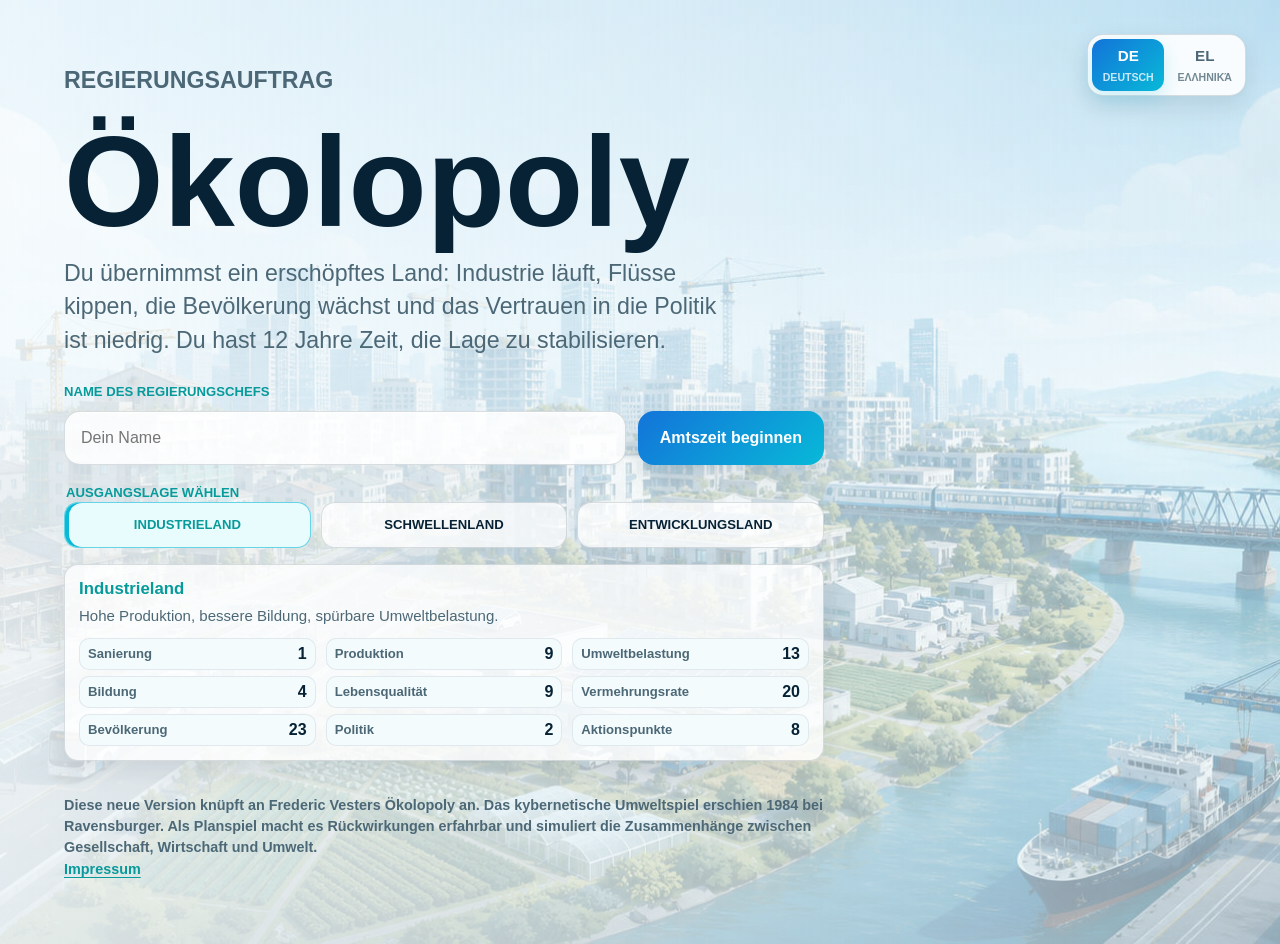
==== commit 1be29bb2: "startbild kräftiger" ====
--- a/index.html
+++ b/index.html
@@ -4,7 +4,7 @@
     <meta charset="utf-8">
     <meta name="viewport" content="width=device-width, initial-scale=1">
     <title>Oekolopoly</title>
-    <link rel="stylesheet" href="styles.css?v=codex-stellwerk-compact-rows-20260605">
+    <link rel="stylesheet" href="styles.css?v=codex-intro-bg-visible-20260605">
   </head>
   <body>
     <main id="app" class="app-shell" aria-live="polite"></main>
--- a/styles.css
+++ b/styles.css
@@ -111,7 +111,7 @@
   pointer-events: none;
   background: var(--intro-bg) center / cover no-repeat;
   opacity: 0.974;
-  filter: saturate(0.9) contrast(1.196);
+  filter: saturate(0.9) contrast(1.0);
 }
 
 .intro-screen::after {
@@ -121,11 +121,9 @@
   z-index: 0;
   pointer-events: none;
   background-image:
-    linear-gradient(90deg, rgba(251, 254, 255, 0.94) 0%, rgba(251, 254, 255, 0.78) 42%, rgba(251, 254, 255, 0.42) 100%),
-    linear-gradient(180deg, rgba(255, 255, 255, 0.2), rgba(217, 242, 246, 0.72)),
-    linear-gradient(rgba(6, 34, 52, 0.045) 1px, transparent 1px),
-    linear-gradient(90deg, rgba(6, 34, 52, 0.045) 1px, transparent 1px);
-  background-size: auto, auto, 48px 48px, 48px 48px;
+    linear-gradient(90deg, rgba(251, 254, 255, 0.78) 0%, rgba(251, 254, 255, 0.56) 42%, rgba(251, 254, 255, 0.24) 100%),
+    linear-gradient(180deg, rgba(255, 255, 255, 0.1), rgba(217, 242, 246, 0.42));
+  background-size: auto, auto;
 }
 
 .intro-shade {
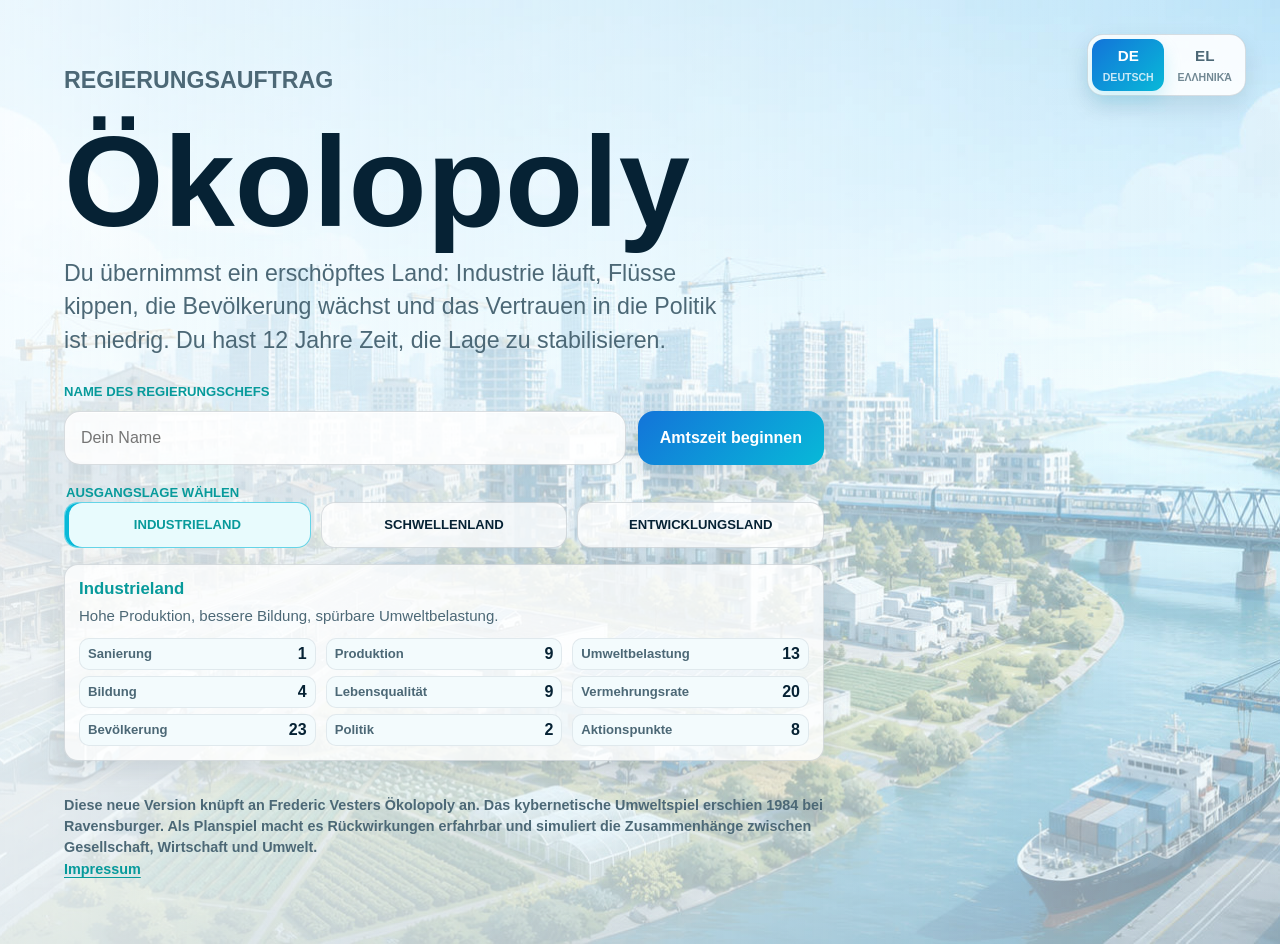
==== commit 5f764417: "sprechblasen" ====
--- a/index.html
+++ b/index.html
@@ -4,11 +4,11 @@
     <meta charset="utf-8">
     <meta name="viewport" content="width=device-width, initial-scale=1">
     <title>Oekolopoly</title>
-    <link rel="stylesheet" href="styles.css?v=codex-intro-bg-visible-20260605">
+    <link rel="stylesheet" href="styles.css?v=codex-station-tooltips-20260605">
   </head>
   <body>
     <main id="app" class="app-shell" aria-live="polite"></main>
     <script src="curves.js?v=codex-modern-reskin-20260531-3"></script>
-    <script src="app.js?v=codex-stellwerk-row-gap-20260605"></script>
+    <script src="app.js?v=codex-station-tooltips-20260605"></script>
   </body>
 </html>
--- a/styles.css
+++ b/styles.css
@@ -111,7 +111,7 @@
   pointer-events: none;
   background: var(--intro-bg) center / cover no-repeat;
   opacity: 0.974;
-  filter: saturate(0.9) contrast(1.0);
+  filter: saturate(0.9) contrast(1.10);
 }
 
 .intro-screen::after {
@@ -712,6 +712,12 @@
   grid-template-rows: minmax(0, 1fr) auto;
   column-gap: 12px;
   align-items: end;
+  isolation: isolate;
+  --station-accent: var(--ink);
+}
+
+.station.is-tooltip-visible {
+  z-index: 80;
 }
 
 .station h3 {
@@ -731,6 +737,65 @@
   white-space: nowrap;
 }
 
+.station-tooltip {
+  position: absolute;
+  right: -8px;
+  bottom: calc(100% + 14px);
+  z-index: 40;
+  width: min(292px, 78vw);
+  margin: 0;
+  padding: 12px 14px;
+  border: 1px solid rgba(6, 34, 52, 0.18);
+  border-radius: 18px;
+  background: #fffdf2;
+  color: var(--station-accent);
+  box-shadow: 0 18px 34px rgba(6, 34, 52, 0.18);
+  font-size: clamp(0.78rem, 1.2vw, 0.96rem);
+  font-weight: 400;
+  line-height: 1.28;
+  opacity: 0;
+  pointer-events: none;
+  transform: translateY(8px) scale(0.98);
+  transition:
+    opacity 160ms ease,
+    transform 160ms ease,
+    visibility 160ms ease;
+  visibility: hidden;
+}
+
+.station-tooltip::after {
+  content: "";
+  position: absolute;
+  right: 48px;
+  bottom: -8px;
+  width: 14px;
+  height: 14px;
+  border-right: 1px solid rgba(6, 34, 52, 0.18);
+  border-bottom: 1px solid rgba(6, 34, 52, 0.18);
+  background: #fffdf2;
+  transform: rotate(45deg);
+}
+
+.control-board .station:nth-of-type(-n+4) .station-tooltip {
+  top: calc(100% + 14px);
+  bottom: auto;
+  transform: translateY(-8px) scale(0.98);
+}
+
+.control-board .station:nth-of-type(-n+4) .station-tooltip::after {
+  top: -8px;
+  bottom: auto;
+  border: 0;
+  border-top: 1px solid rgba(6, 34, 52, 0.18);
+  border-left: 1px solid rgba(6, 34, 52, 0.18);
+}
+
+.station.is-tooltip-visible .station-tooltip {
+  opacity: 1;
+  transform: translateY(0) scale(1);
+  visibility: visible;
+}
+
 .station-home h3,
 .station-park h3,
 .station-dump h3 {
@@ -808,6 +873,7 @@
   padding: 0;
   min-height: 100%;
   text-transform: none;
+  touch-action: manipulation;
 }
 
 .station-art-button:hover:not(:disabled) {
@@ -856,16 +922,36 @@
 .station-school .station-art,
 .station-factory .station-art,
 .station-park .station-art {
+  --station-accent: var(--cyan-dark);
   color: var(--cyan-dark);
 }
 
 .station-dump .station-art,
 .station-home .station-art {
+  --station-accent: #d88a00;
   color: #d88a00;
 }
 
 .station-parliament .station-art {
+  --station-accent: var(--ink);
   color: var(--ink);
+}
+
+.station-fields,
+.station-school,
+.station-factory,
+.station-park {
+  --station-accent: var(--cyan-dark);
+}
+
+.station-dump,
+.station-home {
+  --station-accent: #d88a00;
+}
+
+.station-parliament,
+.station-city {
+  --station-accent: var(--ink);
 }
 
 .station-art img,
@@ -1573,6 +1659,54 @@
     min-width: 38px;
   }
 
+  .control-board .station:nth-of-type(n) .station-tooltip {
+    top: auto;
+    right: 0;
+    bottom: calc(100% + 10px);
+    width: min(260px, calc(100vw - 42px));
+    padding: 10px 11px;
+    font-size: 0.76rem;
+    line-height: 1.24;
+    transform: translateY(7px) scale(0.98);
+  }
+
+  .control-board .station:nth-of-type(n) .station-tooltip::after {
+    top: auto;
+    right: 38px;
+    bottom: -8px;
+    border: 0;
+    border-right: 1px solid rgba(6, 34, 52, 0.18);
+    border-bottom: 1px solid rgba(6, 34, 52, 0.18);
+  }
+
+  .control-board .station:nth-of-type(2n + 1) .station-tooltip {
+    right: auto;
+    left: 34px;
+  }
+
+  .control-board .station:nth-of-type(2n + 1) .station-tooltip::after {
+    right: auto;
+    left: 38px;
+  }
+
+  .control-board .station:nth-of-type(-n+2) .station-tooltip {
+    top: calc(100% + 10px);
+    bottom: auto;
+    transform: translateY(-7px) scale(0.98);
+  }
+
+  .control-board .station:nth-of-type(-n+2) .station-tooltip::after {
+    top: -8px;
+    bottom: auto;
+    border: 0;
+    border-top: 1px solid rgba(6, 34, 52, 0.18);
+    border-left: 1px solid rgba(6, 34, 52, 0.18);
+  }
+
+  .control-board .station.is-tooltip-visible .station-tooltip {
+    transform: translateY(0) scale(1);
+  }
+
   .result-grid {
     grid-template-columns: repeat(2, minmax(0, 1fr));
   }
